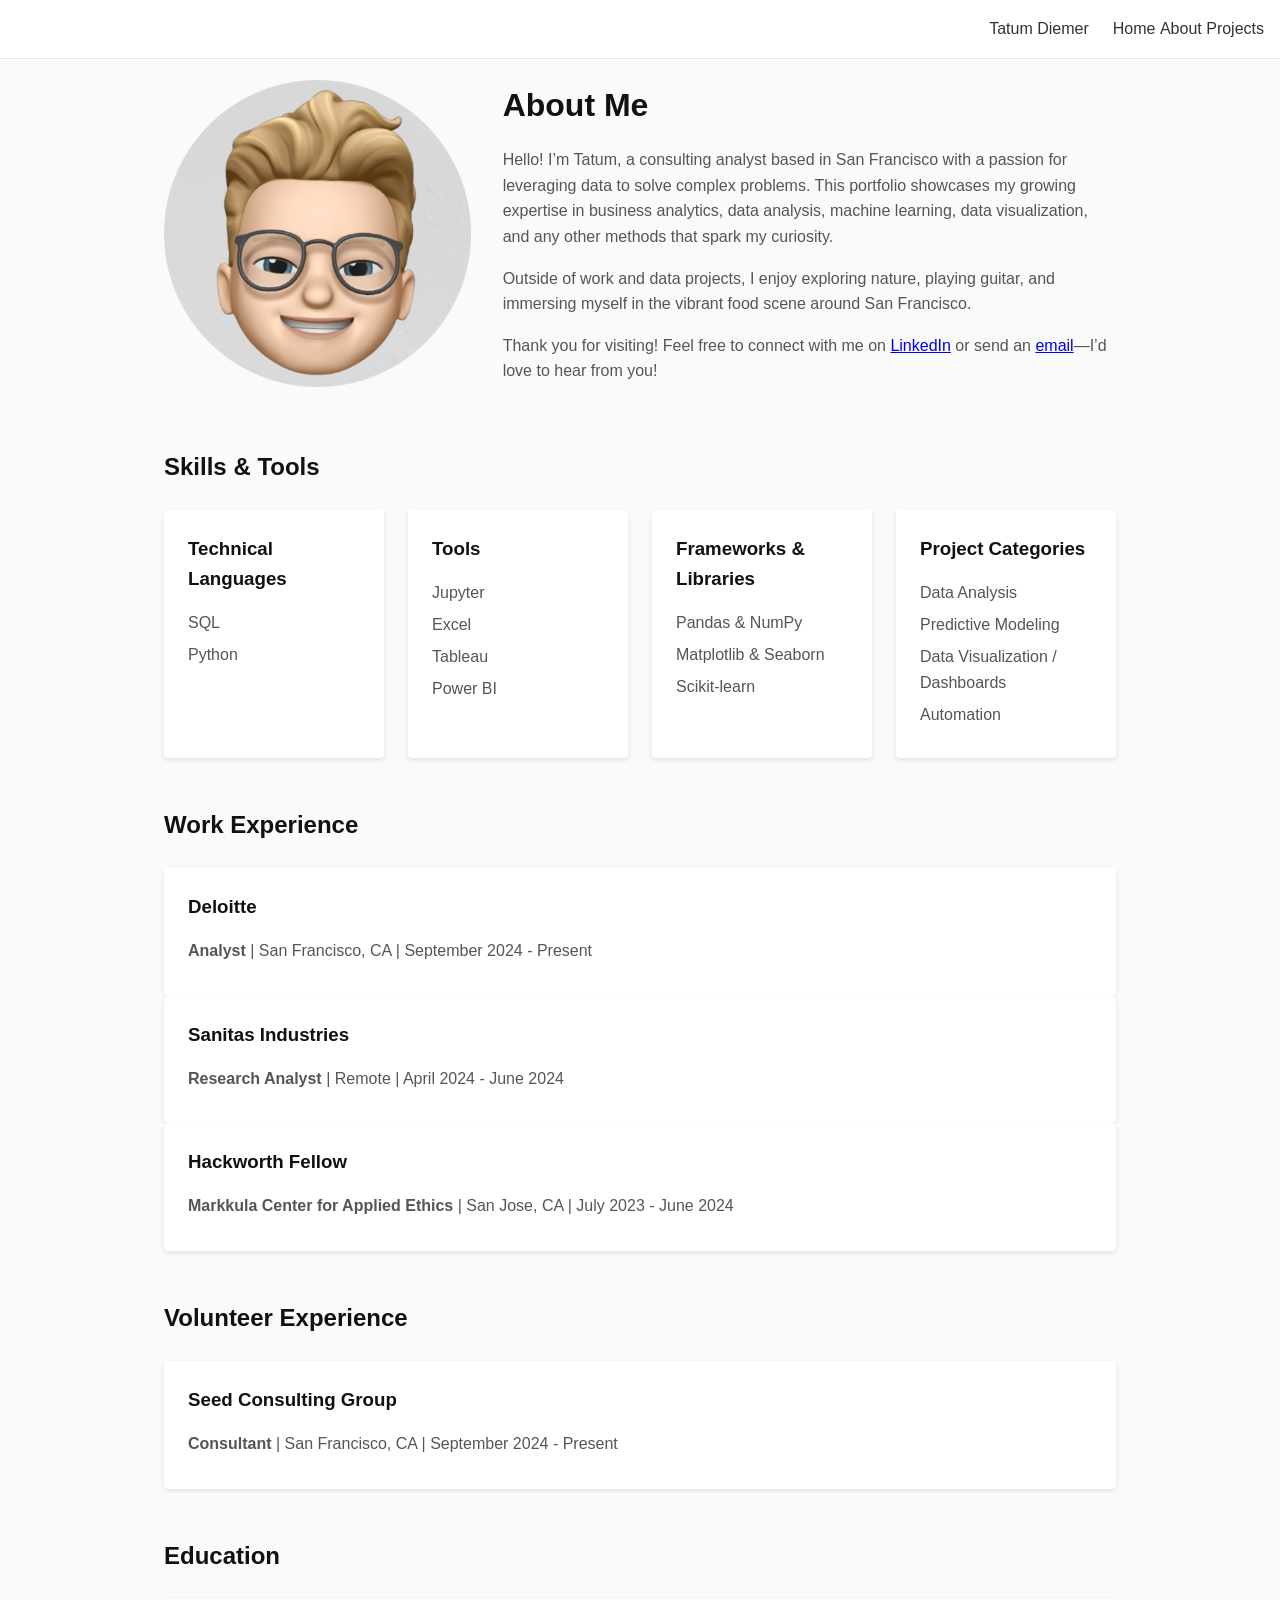
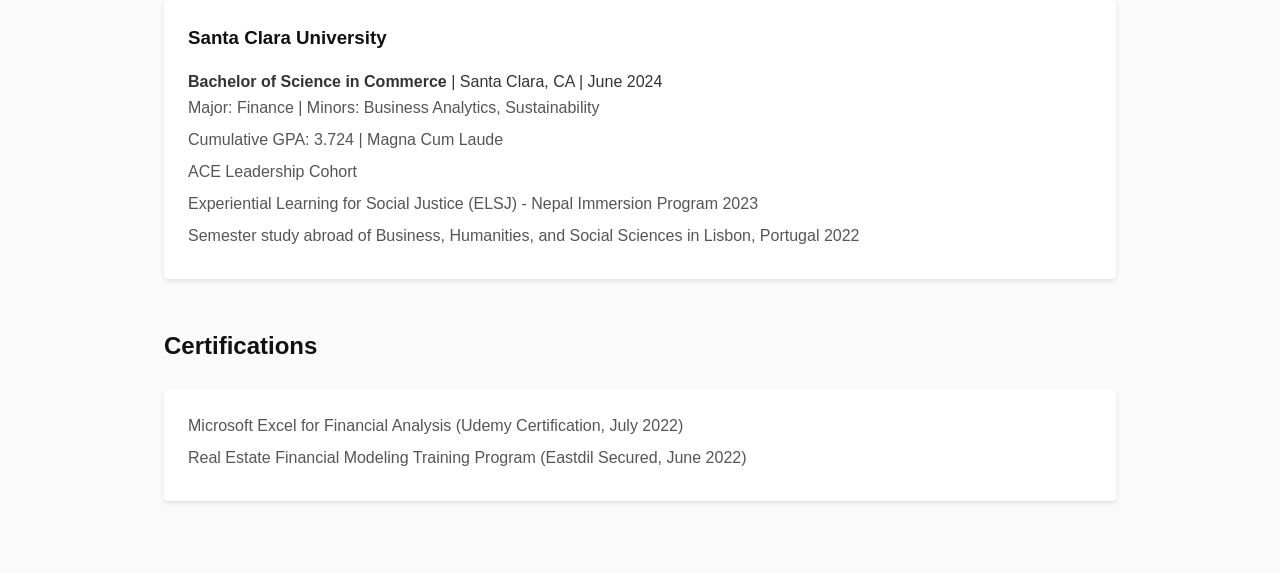
==== about.html @ 9931f7e6 "Update about.html" ====
<!DOCTYPE html>
<html lang="en">
<head>
    <meta charset="UTF-8">
    <meta name="viewport" content="width=device-width, initial-scale=1.0">
    <title>About Me | Tatum Diemer</title>
    <style>
        * {
            margin: 0;
            padding: 0;
            box-sizing: border-box;
        }

        body {
            font-family: 'Inter', -apple-system, BlinkMacSystemFont, 'Segoe UI', Roboto, sans-serif;
            line-height: 1.6;
            color: #333;
            background-color: #fafafa;
        }

        nav {
            position: fixed;
            top: 0;
            width: 100%;
            padding: 1rem;
            background-color: rgba(255, 255, 255, 0.9);
            backdrop-filter: blur(10px);
            z-index: 1000;
            display: flex;
            justify-content: flex-end;
            gap: 1.5rem;
            border-bottom: 1px solid rgba(0, 0, 0, 0.1);
        }

        nav a {
            color: #333;
            text-decoration: none;
            font-weight: 500;
            transition: color 0.3s ease;
        }

        nav a:hover {
            color: #666;
        }

        .container {
            max-width: 1000px;
            margin: 0 auto;
            padding: 5rem 1.5rem 1.5rem;
        }

        .profile-section {
            display: grid;
            grid-template-columns: 1fr 2fr;
            gap: 2rem;
            margin-bottom: 3rem;
        }

        .profile-image {
            width: 100%;
            aspect-ratio: 1;
            object-fit: cover;
            border-radius: 4px;
        }

        .profile-content h1 {
            font-size: 2rem;
            margin-bottom: 1rem;
            color: #111;
        }

        .profile-content p {
            margin-bottom: 1rem;
            color: #555;
        }

        .section {
            margin-bottom: 3rem;
        }

        .section h2 {
            margin-bottom: 1.5rem;
            color: #111;
        }

        .grid {
            display: grid;
            grid-template-columns: repeat(auto-fit, minmax(200px, 1fr));
            gap: 1.5rem;
        }

        .box {
            background: white;
            padding: 1.5rem;
            border-radius: 4px;
            box-shadow: 0 2px 4px rgba(0,0,0,0.1);
        }

        .box h3 {
            margin-bottom: 1rem;
            color: #111;
        }

        .box ul {
            list-style: none;
        }

        .box ul li {
            margin-bottom: 0.4rem;
            color: #555;
        }

        .experience-box p {
            margin-bottom: 0.5rem;
            color: #555;
        }

        @media (max-width: 768px) {
            .profile-section {
                grid-template-columns: 1fr;
                gap: 1.5rem;
            }

            .profile-image {
                max-width: 250px;
                margin: 0 auto;
            }
        }
    </style>
</head>
<body>
   <nav>
       <a href="index.html" class="logo">Tatum Diemer</a>
       <div class="nav-links">
            <a href="index.html">Home</a>
            <a href="about.html">About</a>
            <a href="projects.html">Projects</a>
        </div>
    </nav>
    
    <div class="container">
        <section class="profile-section">
            <img src="images/profile.png" alt="Tatum Diemer" class="profile-image">
            <div class="profile-content">
                <h1>About Me</h1>
                <p>Hello! I’m Tatum, a consulting analyst based in San Francisco with a passion for leveraging data to solve complex problems. This portfolio showcases my growing expertise in business analytics, data analysis, machine learning, data visualization, and any other methods that spark my curiosity.</p>
                <p>Outside of work and data projects, I enjoy exploring nature, playing guitar, and immersing myself in the vibrant food scene around San Francisco.</p>
                <p><p>Thank you for visiting! Feel free to connect with me on <a href="https://www.linkedin.com/in/tatum-diemer/" target="_blank">LinkedIn</a> or send an <a href="mailto:diemertatum9@gmail.com">email</a>—I’d love to hear from you!</p></p>
            </div>
        </section>

        <section class="section">
            <h2>Skills & Tools</h2>
            <div class="grid">
                <div class="box">
                    <h3>Technical Languages</h3>
                    <ul>
                        <li>SQL</li>
                        <li>Python</li>
                    </ul>
                </div>
                <div class="box">
                    <h3>Tools</h3>
                    <ul>
                        <li>Jupyter</li>
                        <li>Excel</li>
                        <li>Tableau</li>
                        <li>Power BI</li>
                    </ul>
                </div>
                <div class="box">
                    <h3>Frameworks & Libraries</h3>
                    <ul>
                        <li>Pandas & NumPy</li>
                        <li>Matplotlib & Seaborn</li>
                        <li>Scikit-learn</li>
                    </ul>
                </div>
                <div class="box">
                    <h3>Project Categories</h3>
                    <ul>
                        <li>Data Analysis</li>
                        <li>Predictive Modeling</li>
                        <li>Data Visualization / Dashboards</li>
                        <li>Automation</li>
                    </ul>
                </div>
            </div>
        </section>

        <section class="section">
            <h2> Work Experience</h2>
            <div class="box experience-box">
                <h3>Deloitte</h3>
                <p><strong>Analyst</strong> | San Francisco, CA | September 2024 - Present</p>
         </div>
            <div class="box experience-box">
                <h3>Sanitas Industries</h3>
                <p><strong>Research Analyst</strong> | Remote | April 2024 - June 2024</p>
        </div>
            <div class="box experience-box">
                <h3>Hackworth Fellow</h3>
                <p><strong>Markkula Center for Applied Ethics</strong> | San Jose, CA | July 2023 - June 2024</p>
            </div>
        </section>

        <section class="section">
            <h2> Volunteer Experience</h2>
            <div class="box experience-box">
                <h3>Seed Consulting Group</h3>
                <p><strong>Consultant</strong> | San Francisco, CA | September 2024 - Present</p>
         </div>
        </section>
        
        <section class="section">
            <h2>Education</h2>
            <div class="box">
                <h3>Santa Clara University</h3>
                <p><strong>Bachelor of Science in Commerce</strong> | Santa Clara, CA | June 2024</p>
                <ul>
                    <li>Major: Finance | Minors: Business Analytics, Sustainability</li>
                    <li>Cumulative GPA: 3.724 | Magna Cum Laude</li>
                    <li>ACE Leadership Cohort</li>
                    <li>Experiential Learning for Social Justice (ELSJ) - Nepal Immersion Program 2023<li>
                    <li>Semester study abroad of Business, Humanities, and Social Sciences in Lisbon, Portugal 2022<li>
                </ul>
            </div>
        </section>

        <section class="section">
            <h2>Certifications</h2>
            <div class="box">
                <ul>
                    <li>Microsoft Excel for Financial Analysis (Udemy Certification, July 2022)</li>
                    <li>Real Estate Financial Modeling Training Program (Eastdil Secured, June 2022)</li>
                </ul>
            </div>
        </section>
    </div>
</body>
</html>
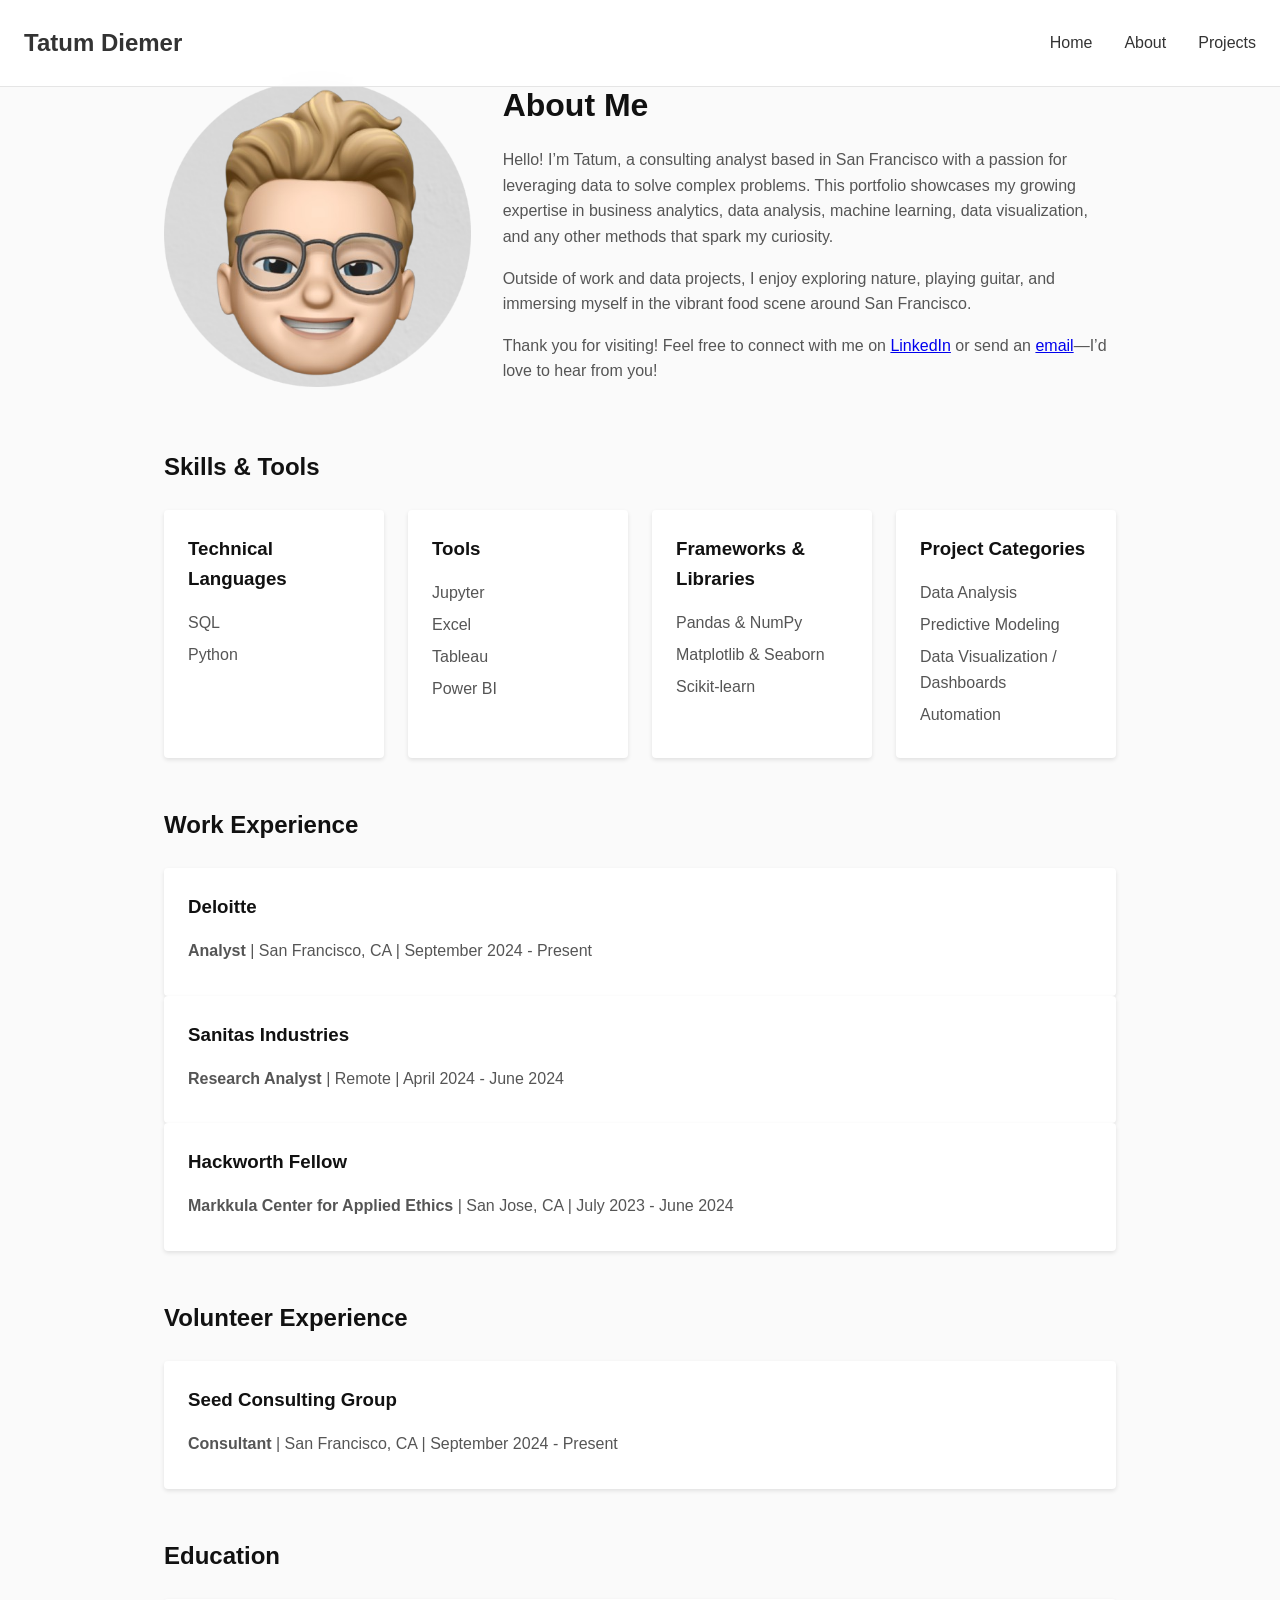
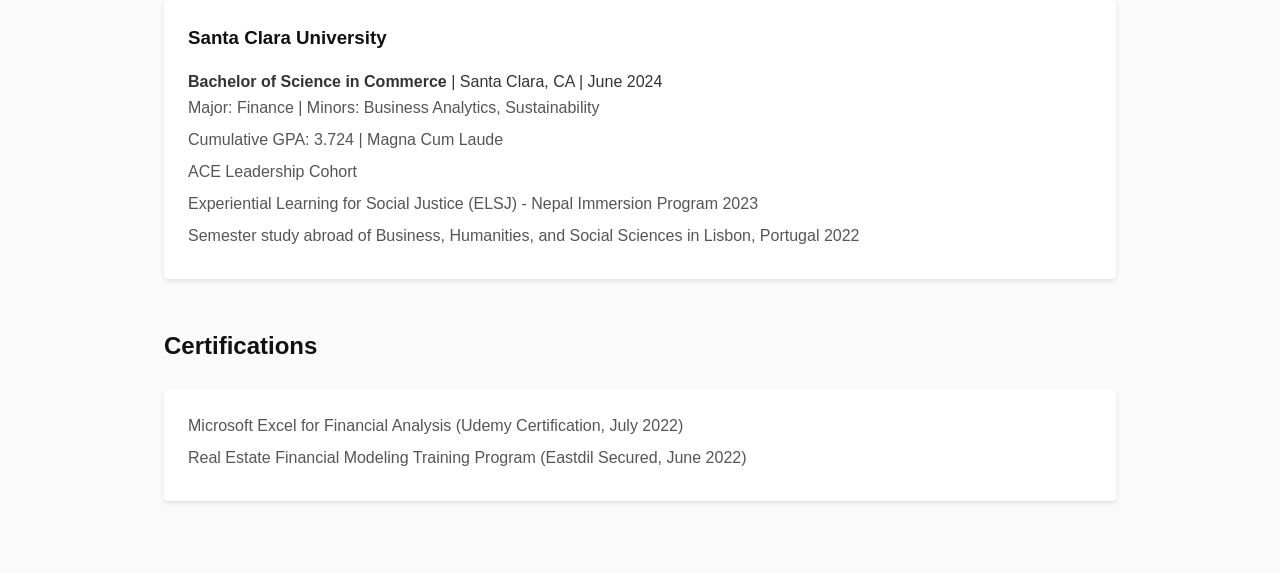
==== commit 86c347d9: "Update about.html" ====
--- a/about.html
+++ b/about.html
@@ -22,14 +22,27 @@
             position: fixed;
             top: 0;
             width: 100%;
-            padding: 1rem;
+            padding: 1.5rem;
             background-color: rgba(255, 255, 255, 0.9);
             backdrop-filter: blur(10px);
             z-index: 1000;
             display: flex;
-            justify-content: flex-end;
-            gap: 1.5rem;
+            justify-content: space-between;
+            align-items: center;
+            gap: 2rem;
             border-bottom: 1px solid rgba(0, 0, 0, 0.1);
+        }
+
+        nav .logo {
+            font-size: 1.5rem;
+            font-weight: 600;
+            color: #333;
+            text-decoration: none;
+        }
+
+        nav .nav-links {
+            display: flex;
+            gap: 2rem;
         }
 
         nav a {
@@ -145,7 +158,7 @@
                 <h1>About Me</h1>
                 <p>Hello! I’m Tatum, a consulting analyst based in San Francisco with a passion for leveraging data to solve complex problems. This portfolio showcases my growing expertise in business analytics, data analysis, machine learning, data visualization, and any other methods that spark my curiosity.</p>
                 <p>Outside of work and data projects, I enjoy exploring nature, playing guitar, and immersing myself in the vibrant food scene around San Francisco.</p>
-                <p><p>Thank you for visiting! Feel free to connect with me on <a href="https://www.linkedin.com/in/tatum-diemer/" target="_blank">LinkedIn</a> or send an <a href="mailto:diemertatum9@gmail.com">email</a>—I’d love to hear from you!</p></p>
+                <p>Thank you for visiting! Feel free to connect with me on <a href="https://www.linkedin.com/in/tatum-diemer/" target="_blank">LinkedIn</a> or send an <a href="mailto:diemertatum9@gmail.com">email</a>—I’d love to hear from you!</p>
             </div>
         </section>
 
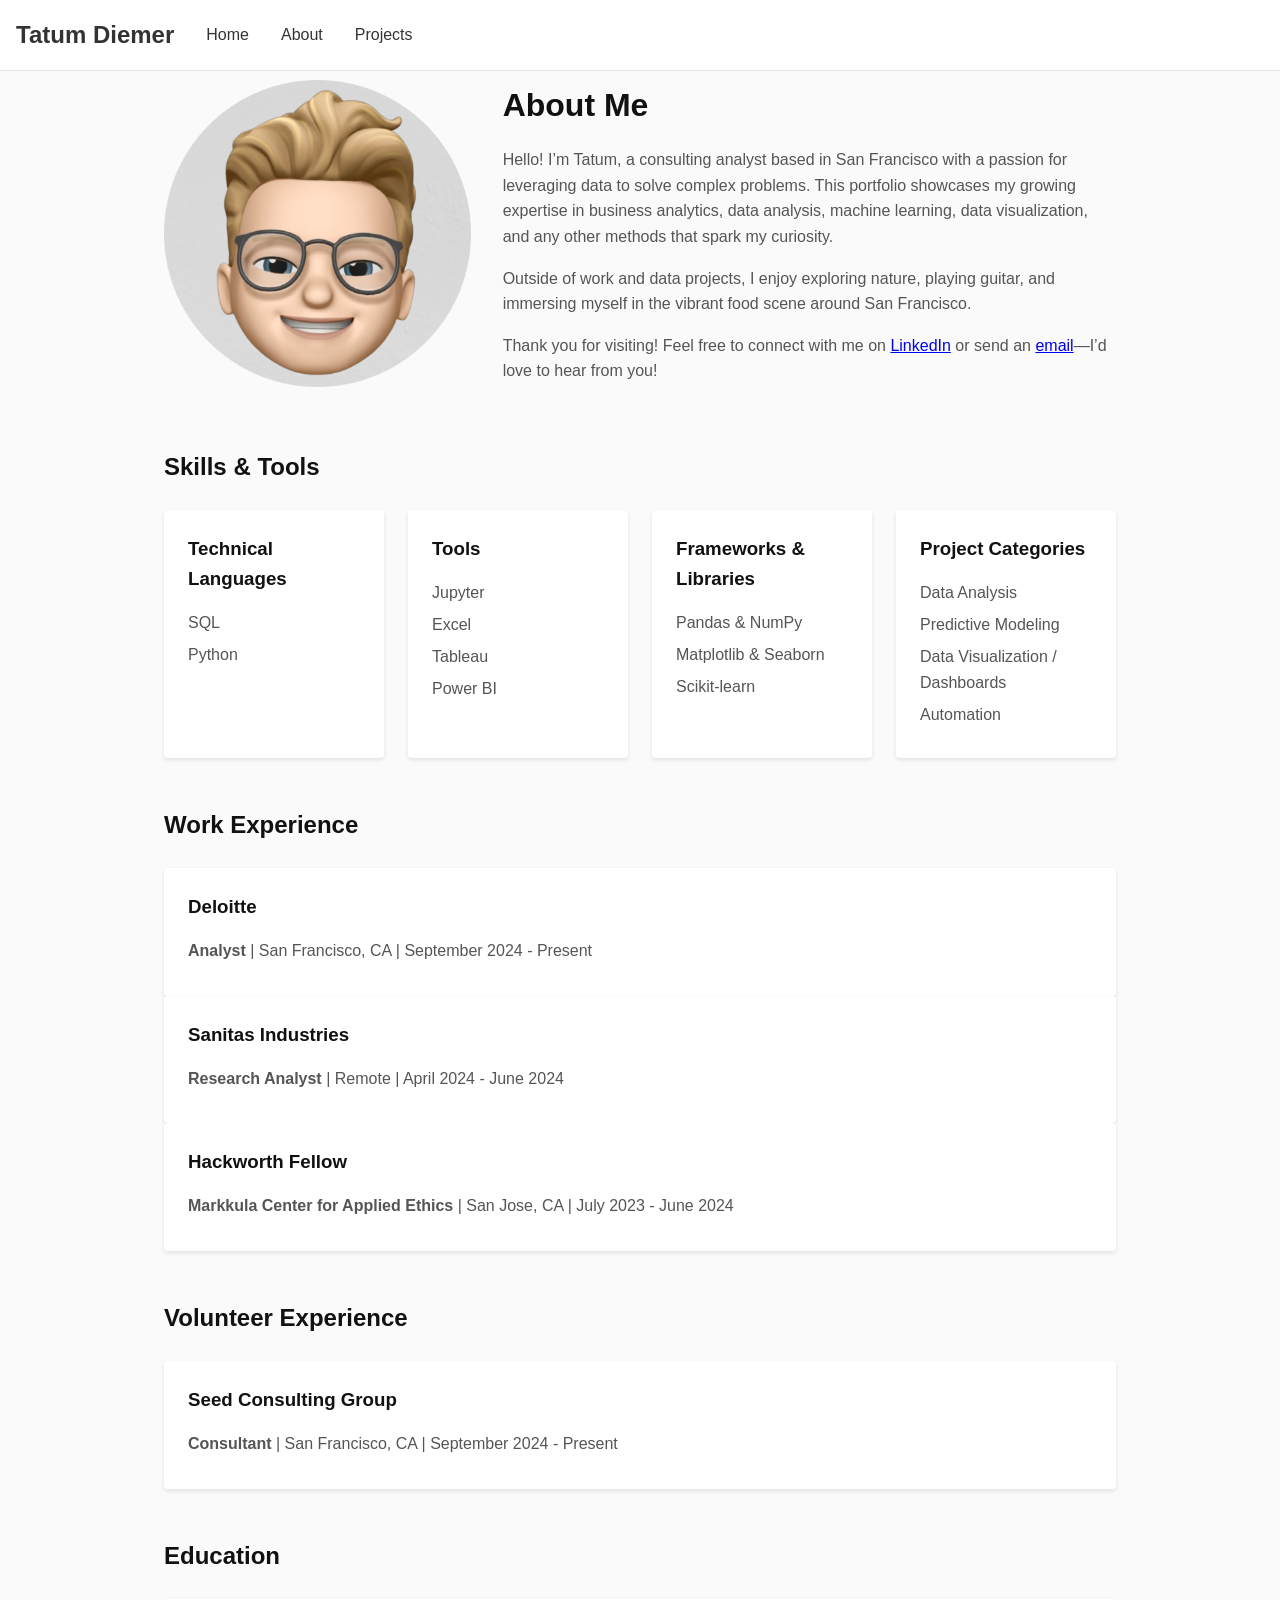
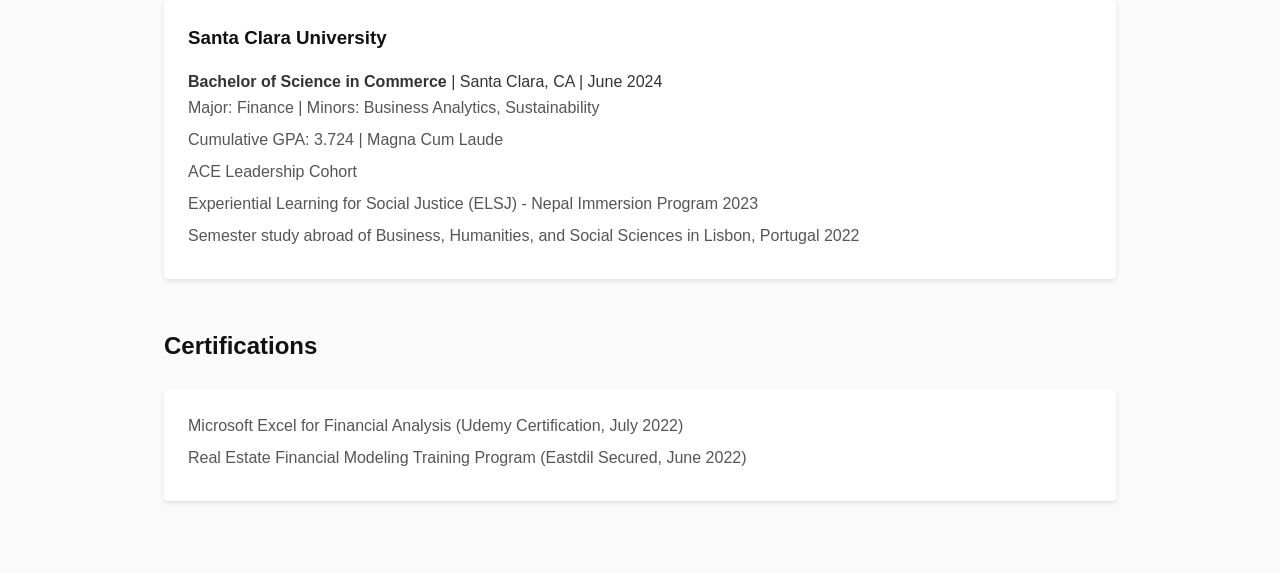
==== commit 4fa8559f: "Update about.html" ====
--- a/about.html
+++ b/about.html
@@ -22,12 +22,12 @@
             position: fixed;
             top: 0;
             width: 100%;
-            padding: 1.5rem;
+            padding: 1rem;
             background-color: rgba(255, 255, 255, 0.9);
             backdrop-filter: blur(10px);
             z-index: 1000;
             display: flex;
-            justify-content: space-between;
+            justify-content: flex-start;
             align-items: center;
             gap: 2rem;
             border-bottom: 1px solid rgba(0, 0, 0, 0.1);
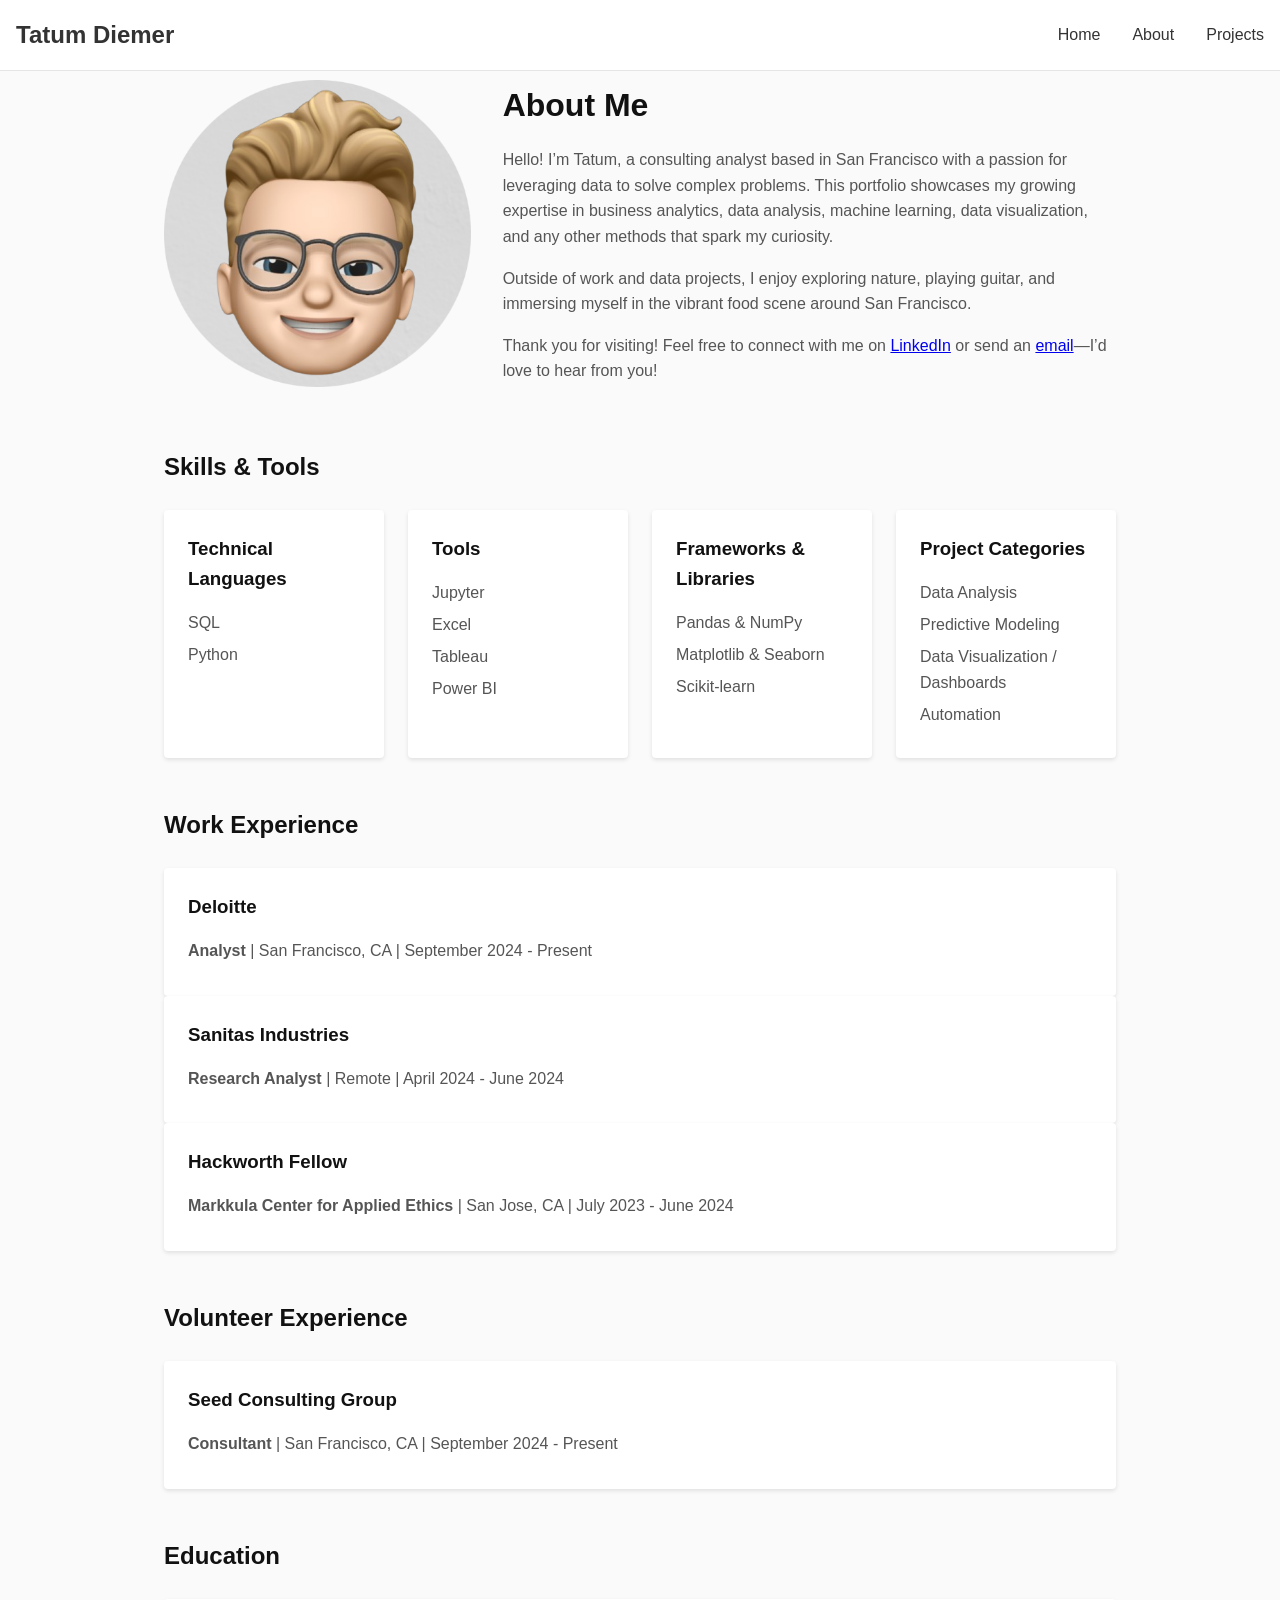
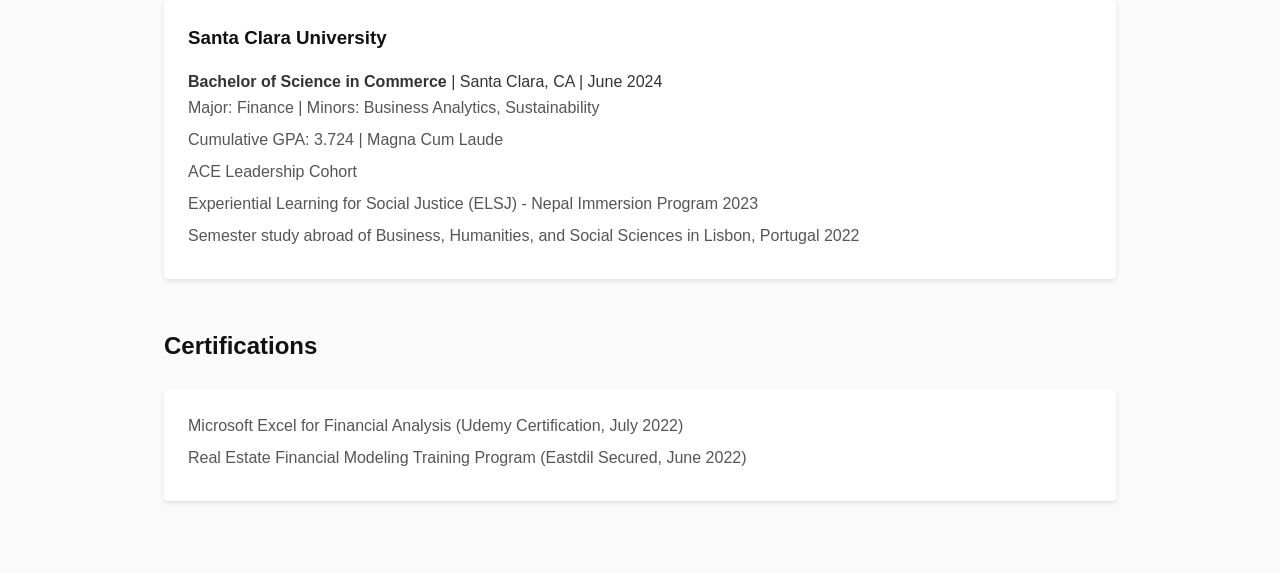
==== commit 3ec4298a: "Update about.html" ====
--- a/about.html
+++ b/about.html
@@ -27,7 +27,7 @@
             backdrop-filter: blur(10px);
             z-index: 1000;
             display: flex;
-            justify-content: flex-start;
+            justify-content: space-between;
             align-items: center;
             gap: 2rem;
             border-bottom: 1px solid rgba(0, 0, 0, 0.1);
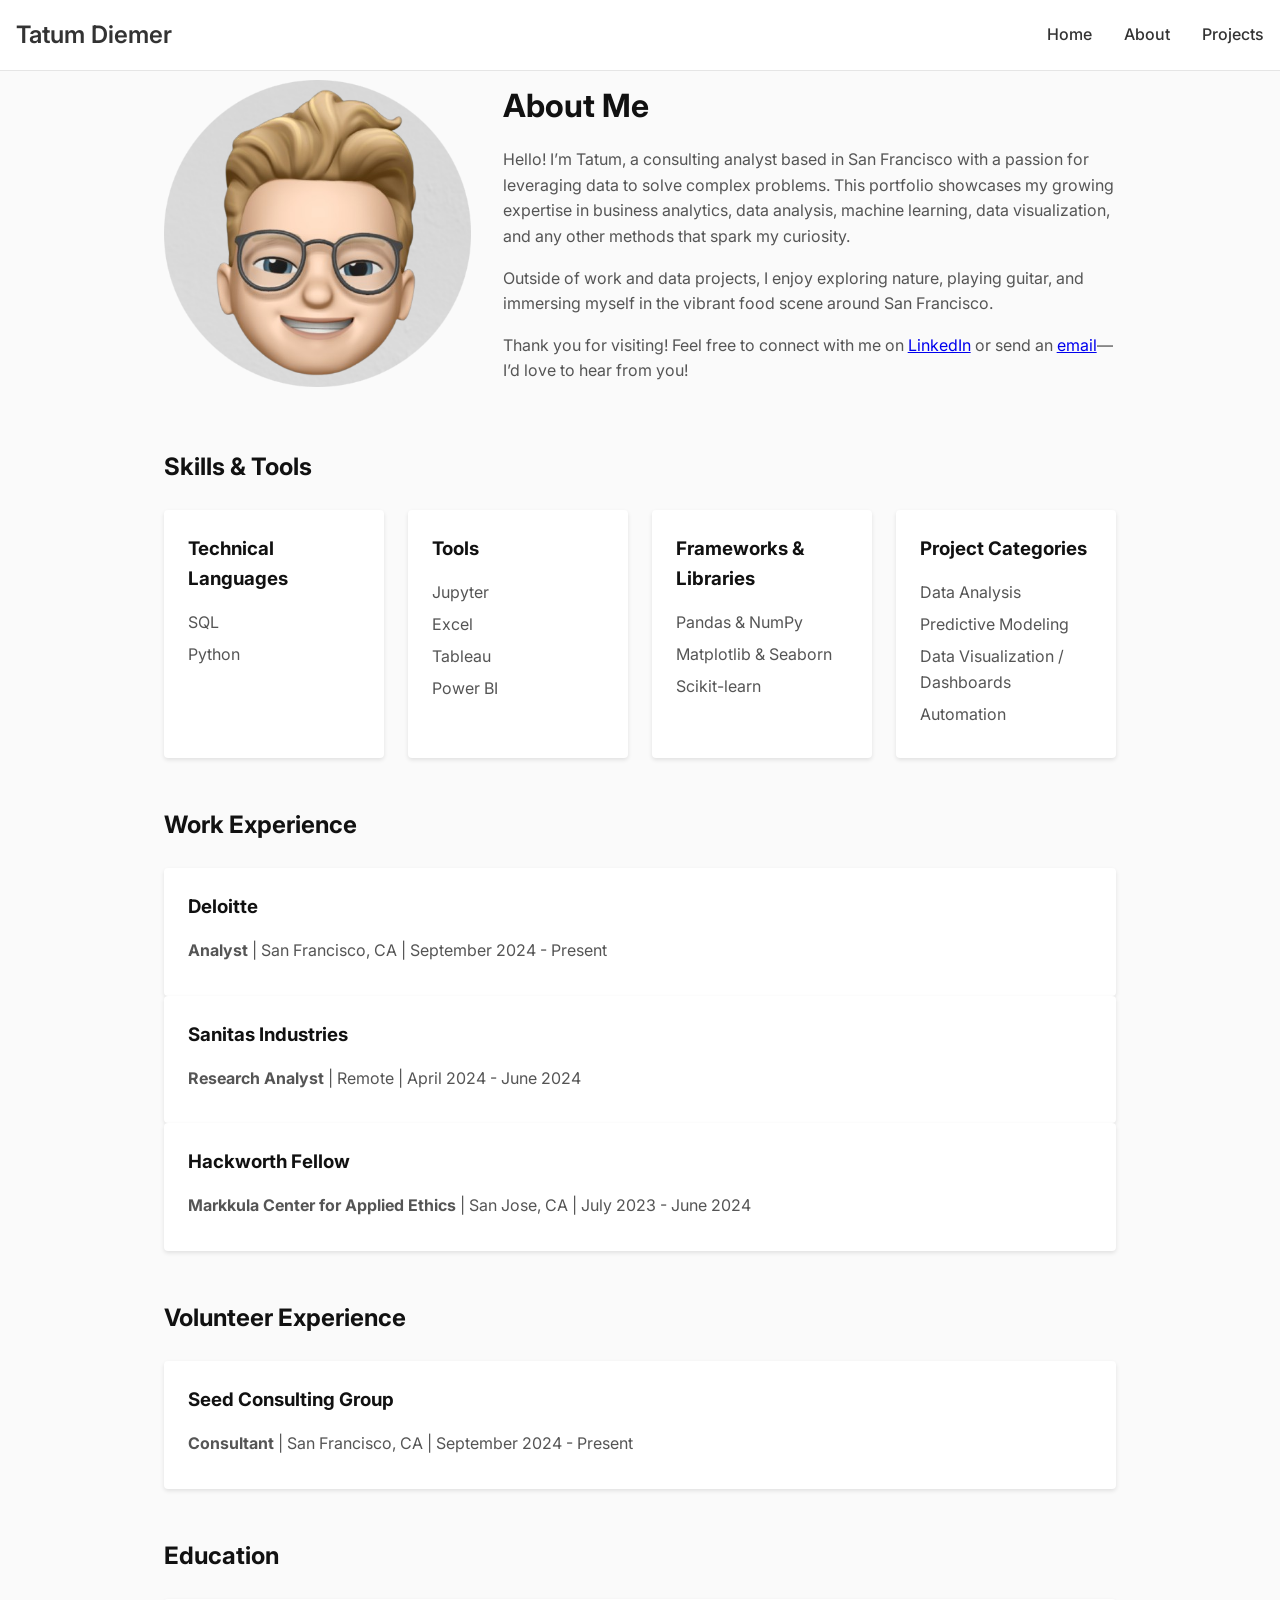
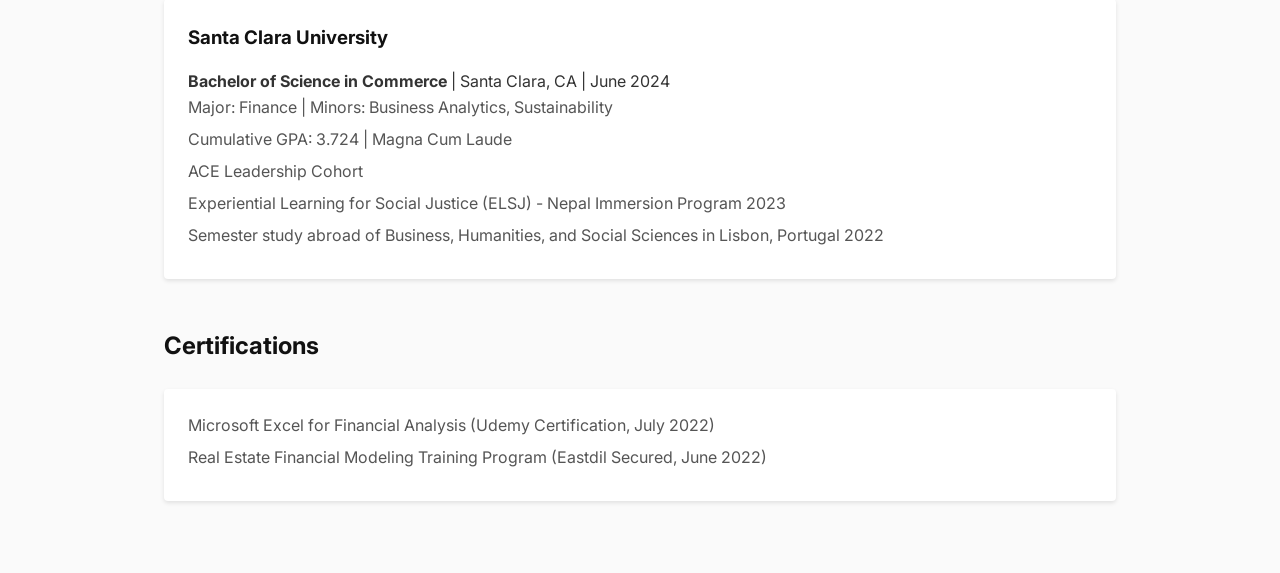
==== commit 8a8e3af1: "Update about.html" ====
--- a/about.html
+++ b/about.html
@@ -4,6 +4,8 @@
     <meta charset="UTF-8">
     <meta name="viewport" content="width=device-width, initial-scale=1.0">
     <title>About Me | Tatum Diemer</title>
+    <link rel="icon" type="image/x-icon" href="images/favicon.ico">
+    <link href="https://fonts.googleapis.com/css2?family=Inter:wght@400;500&display=swap" rel="stylesheet">
     <style>
         * {
             margin: 0;
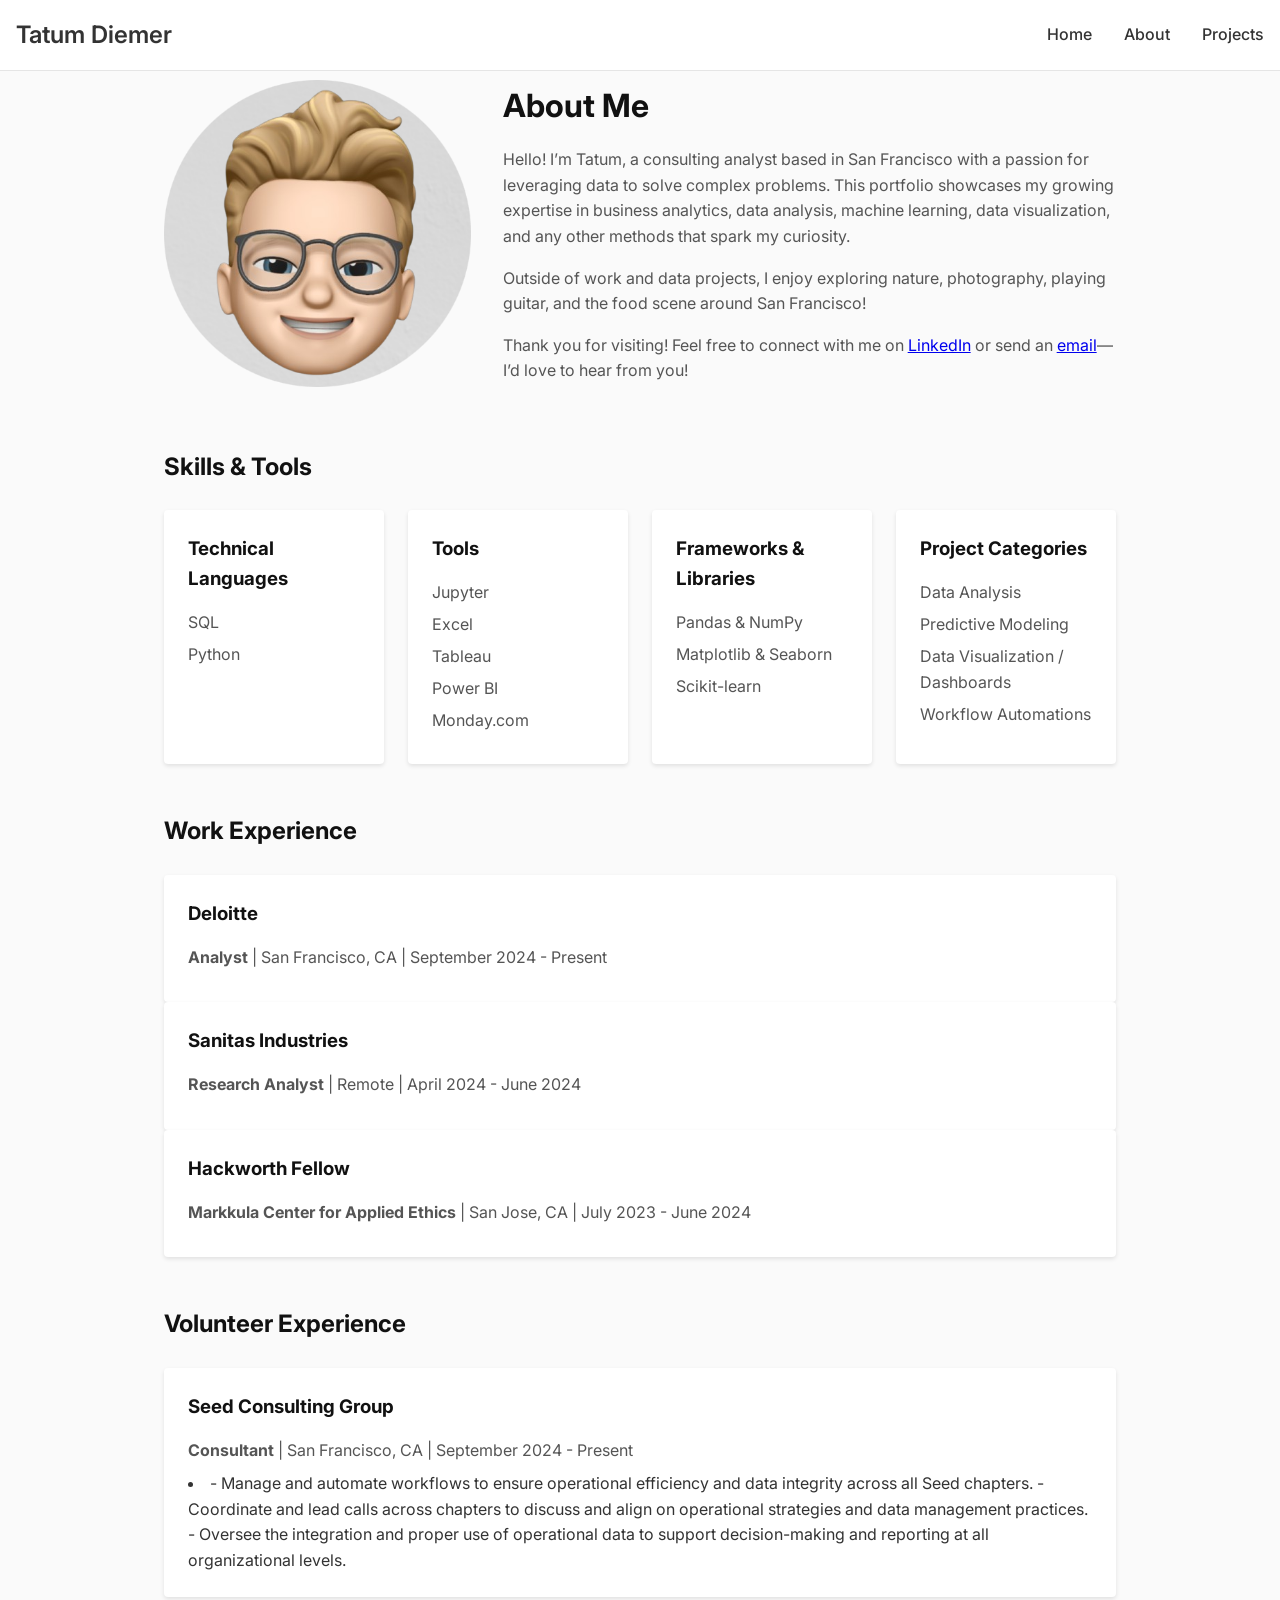
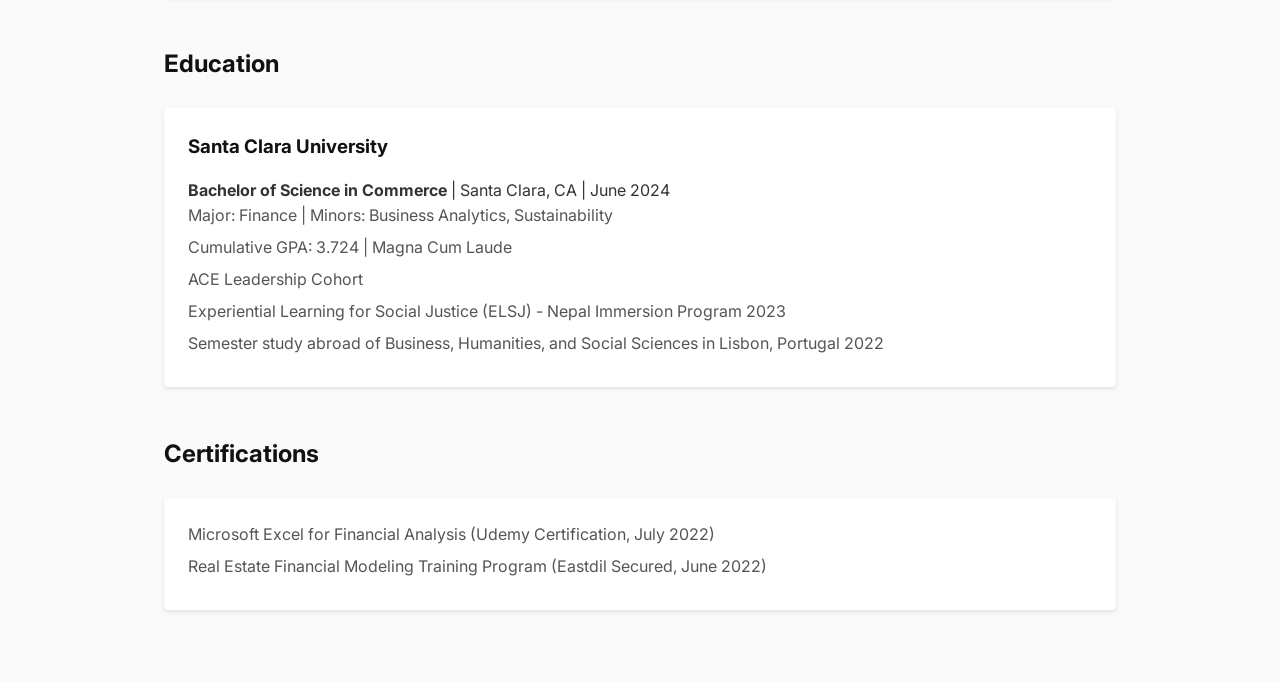
==== commit 23a5a6b6: "Update about.html" ====
--- a/about.html
+++ b/about.html
@@ -159,7 +159,7 @@
             <div class="profile-content">
                 <h1>About Me</h1>
                 <p>Hello! I’m Tatum, a consulting analyst based in San Francisco with a passion for leveraging data to solve complex problems. This portfolio showcases my growing expertise in business analytics, data analysis, machine learning, data visualization, and any other methods that spark my curiosity.</p>
-                <p>Outside of work and data projects, I enjoy exploring nature, playing guitar, and immersing myself in the vibrant food scene around San Francisco.</p>
+                <p>Outside of work and data projects, I enjoy exploring nature, photography, playing guitar, and the food scene around San Francisco!</p>
                 <p>Thank you for visiting! Feel free to connect with me on <a href="https://www.linkedin.com/in/tatum-diemer/" target="_blank">LinkedIn</a> or send an <a href="mailto:diemertatum9@gmail.com">email</a>—I’d love to hear from you!</p>
             </div>
         </section>
@@ -181,6 +181,7 @@
                         <li>Excel</li>
                         <li>Tableau</li>
                         <li>Power BI</li>
+                        <li>Monday.com</li>
                     </ul>
                 </div>
                 <div class="box">
@@ -197,7 +198,7 @@
                         <li>Data Analysis</li>
                         <li>Predictive Modeling</li>
                         <li>Data Visualization / Dashboards</li>
-                        <li>Automation</li>
+                        <li>Workflow Automations</li>
                     </ul>
                 </div>
             </div>
@@ -224,6 +225,9 @@
             <div class="box experience-box">
                 <h3>Seed Consulting Group</h3>
                 <p><strong>Consultant</strong> | San Francisco, CA | September 2024 - Present</p>
+                <li>- Manage and automate workflows to ensure operational efficiency and data integrity across all Seed chapters.
+- Coordinate and lead calls across chapters to discuss and align on operational strategies and data management practices.
+- Oversee the integration and proper use of operational data to support decision-making and reporting at all organizational levels.</li>
          </div>
         </section>
         
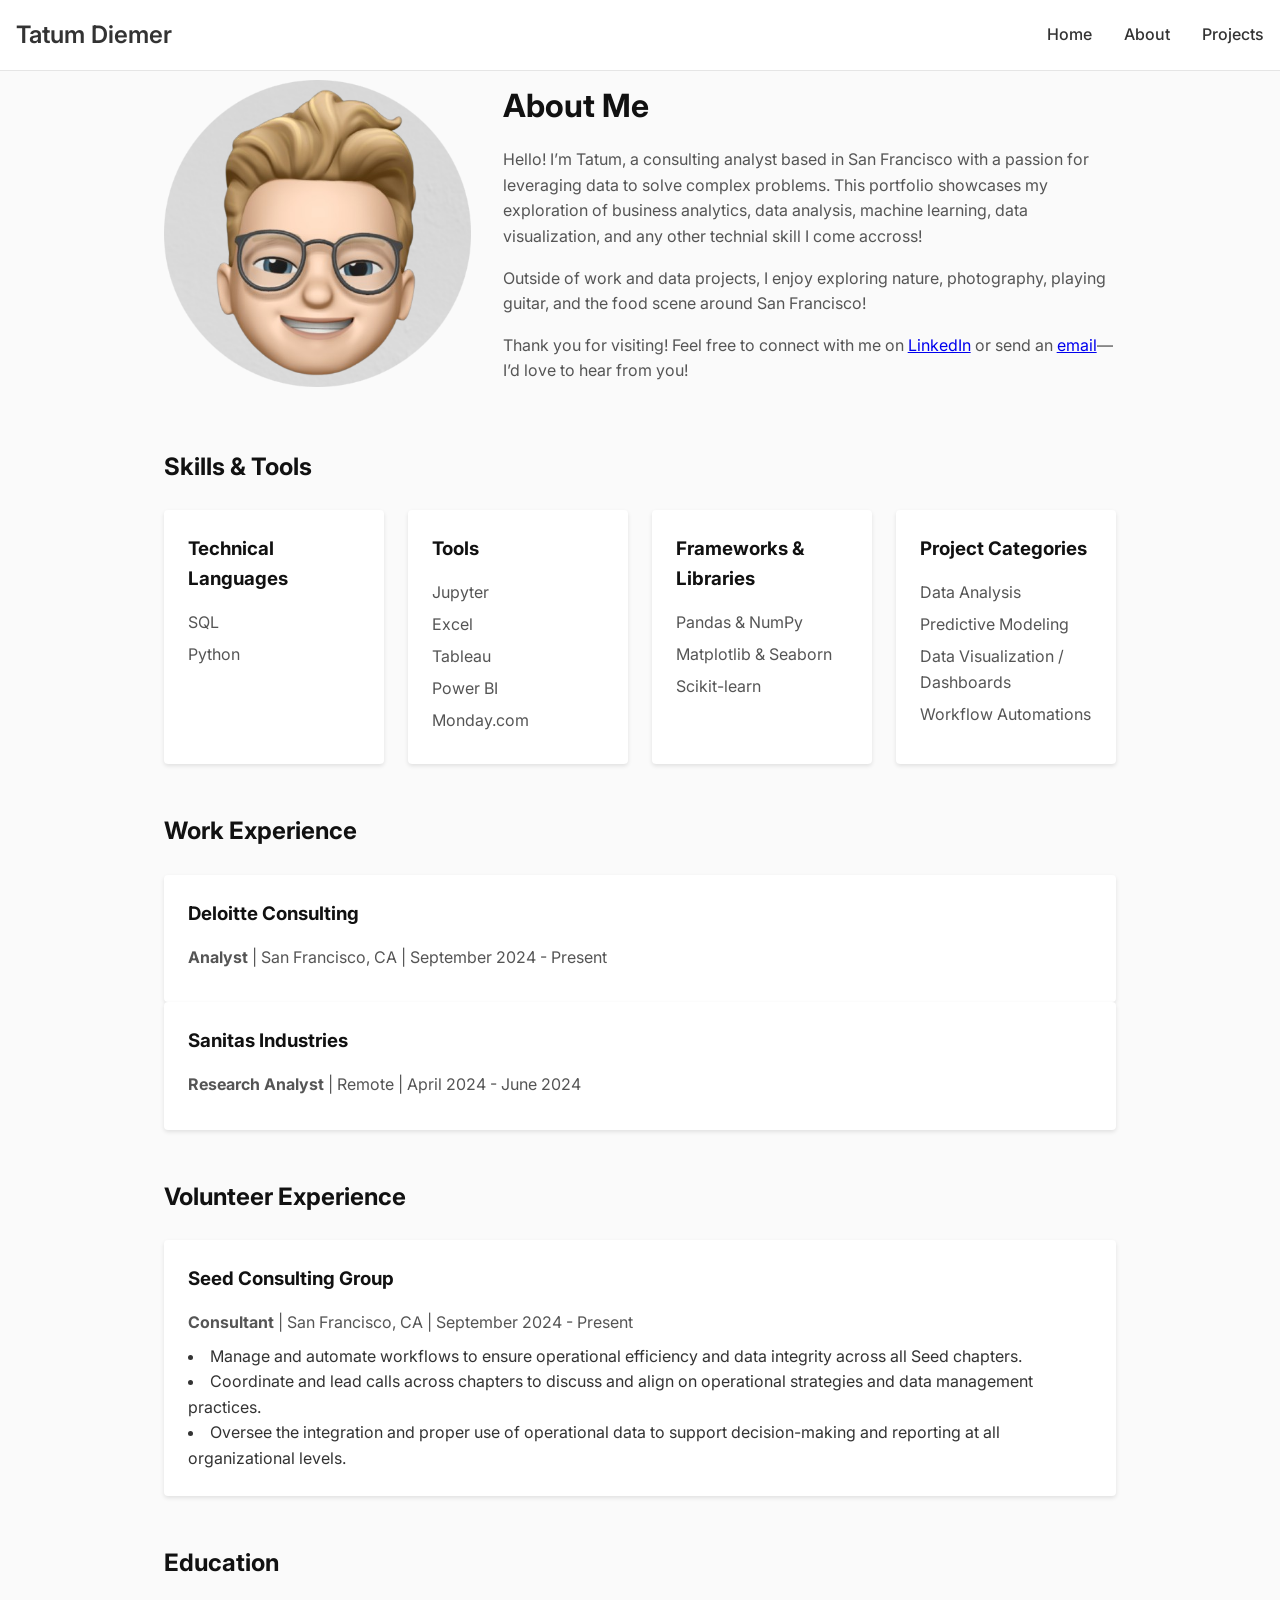
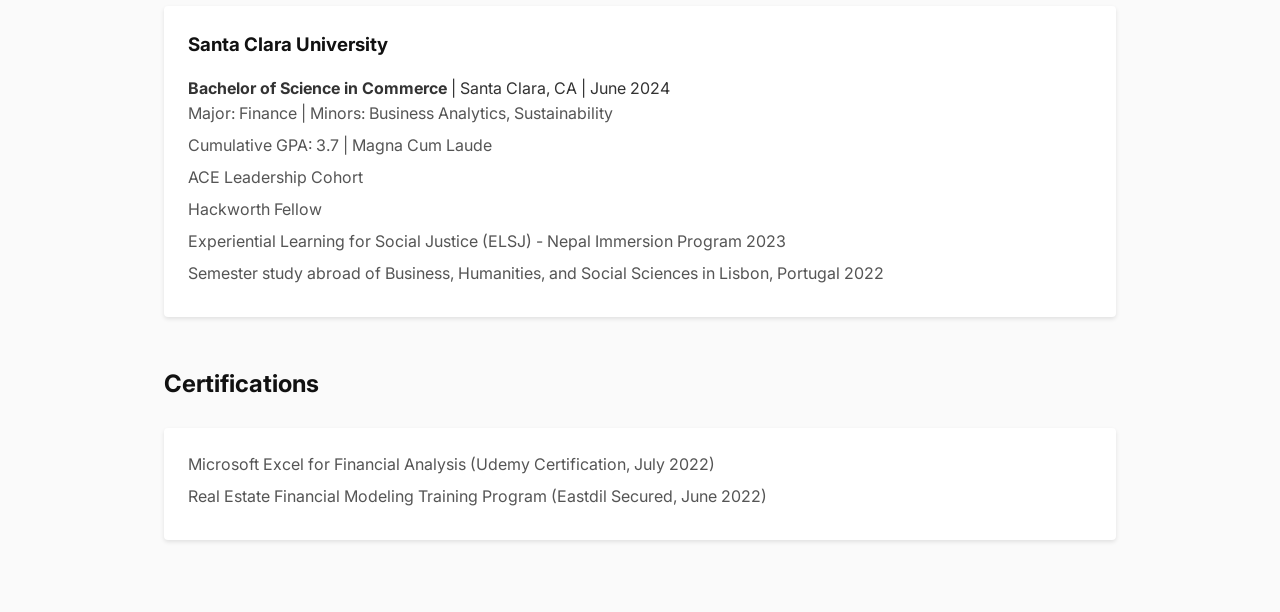
==== commit 5856582d: "Update about.html" ====
--- a/about.html
+++ b/about.html
@@ -158,7 +158,7 @@
             <img src="images/profile.png" alt="Tatum Diemer" class="profile-image">
             <div class="profile-content">
                 <h1>About Me</h1>
-                <p>Hello! I’m Tatum, a consulting analyst based in San Francisco with a passion for leveraging data to solve complex problems. This portfolio showcases my growing expertise in business analytics, data analysis, machine learning, data visualization, and any other methods that spark my curiosity.</p>
+                <p>Hello! I’m Tatum, a consulting analyst based in San Francisco with a passion for leveraging data to solve complex problems. This portfolio showcases my exploration of business analytics, data analysis, machine learning, data visualization, and any other technial skill I come accross!</p>
                 <p>Outside of work and data projects, I enjoy exploring nature, photography, playing guitar, and the food scene around San Francisco!</p>
                 <p>Thank you for visiting! Feel free to connect with me on <a href="https://www.linkedin.com/in/tatum-diemer/" target="_blank">LinkedIn</a> or send an <a href="mailto:diemertatum9@gmail.com">email</a>—I’d love to hear from you!</p>
             </div>
@@ -207,17 +207,13 @@
         <section class="section">
             <h2> Work Experience</h2>
             <div class="box experience-box">
-                <h3>Deloitte</h3>
+                <h3>Deloitte Consulting</h3>
                 <p><strong>Analyst</strong> | San Francisco, CA | September 2024 - Present</p>
          </div>
             <div class="box experience-box">
                 <h3>Sanitas Industries</h3>
                 <p><strong>Research Analyst</strong> | Remote | April 2024 - June 2024</p>
         </div>
-            <div class="box experience-box">
-                <h3>Hackworth Fellow</h3>
-                <p><strong>Markkula Center for Applied Ethics</strong> | San Jose, CA | July 2023 - June 2024</p>
-            </div>
         </section>
 
         <section class="section">
@@ -225,9 +221,9 @@
             <div class="box experience-box">
                 <h3>Seed Consulting Group</h3>
                 <p><strong>Consultant</strong> | San Francisco, CA | September 2024 - Present</p>
-                <li>- Manage and automate workflows to ensure operational efficiency and data integrity across all Seed chapters.
-- Coordinate and lead calls across chapters to discuss and align on operational strategies and data management practices.
-- Oversee the integration and proper use of operational data to support decision-making and reporting at all organizational levels.</li>
+                <li>Manage and automate workflows to ensure operational efficiency and data integrity across all Seed chapters.
+                <li>Coordinate and lead calls across chapters to discuss and align on operational strategies and data management practices.</li>
+                <li>Oversee the integration and proper use of operational data to support decision-making and reporting at all organizational levels.</li>
          </div>
         </section>
         
@@ -238,8 +234,9 @@
                 <p><strong>Bachelor of Science in Commerce</strong> | Santa Clara, CA | June 2024</p>
                 <ul>
                     <li>Major: Finance | Minors: Business Analytics, Sustainability</li>
-                    <li>Cumulative GPA: 3.724 | Magna Cum Laude</li>
+                    <li>Cumulative GPA: 3.7 | Magna Cum Laude</li>
                     <li>ACE Leadership Cohort</li>
+                    <li>Hackworth Fellow</li>
                     <li>Experiential Learning for Social Justice (ELSJ) - Nepal Immersion Program 2023<li>
                     <li>Semester study abroad of Business, Humanities, and Social Sciences in Lisbon, Portugal 2022<li>
                 </ul>
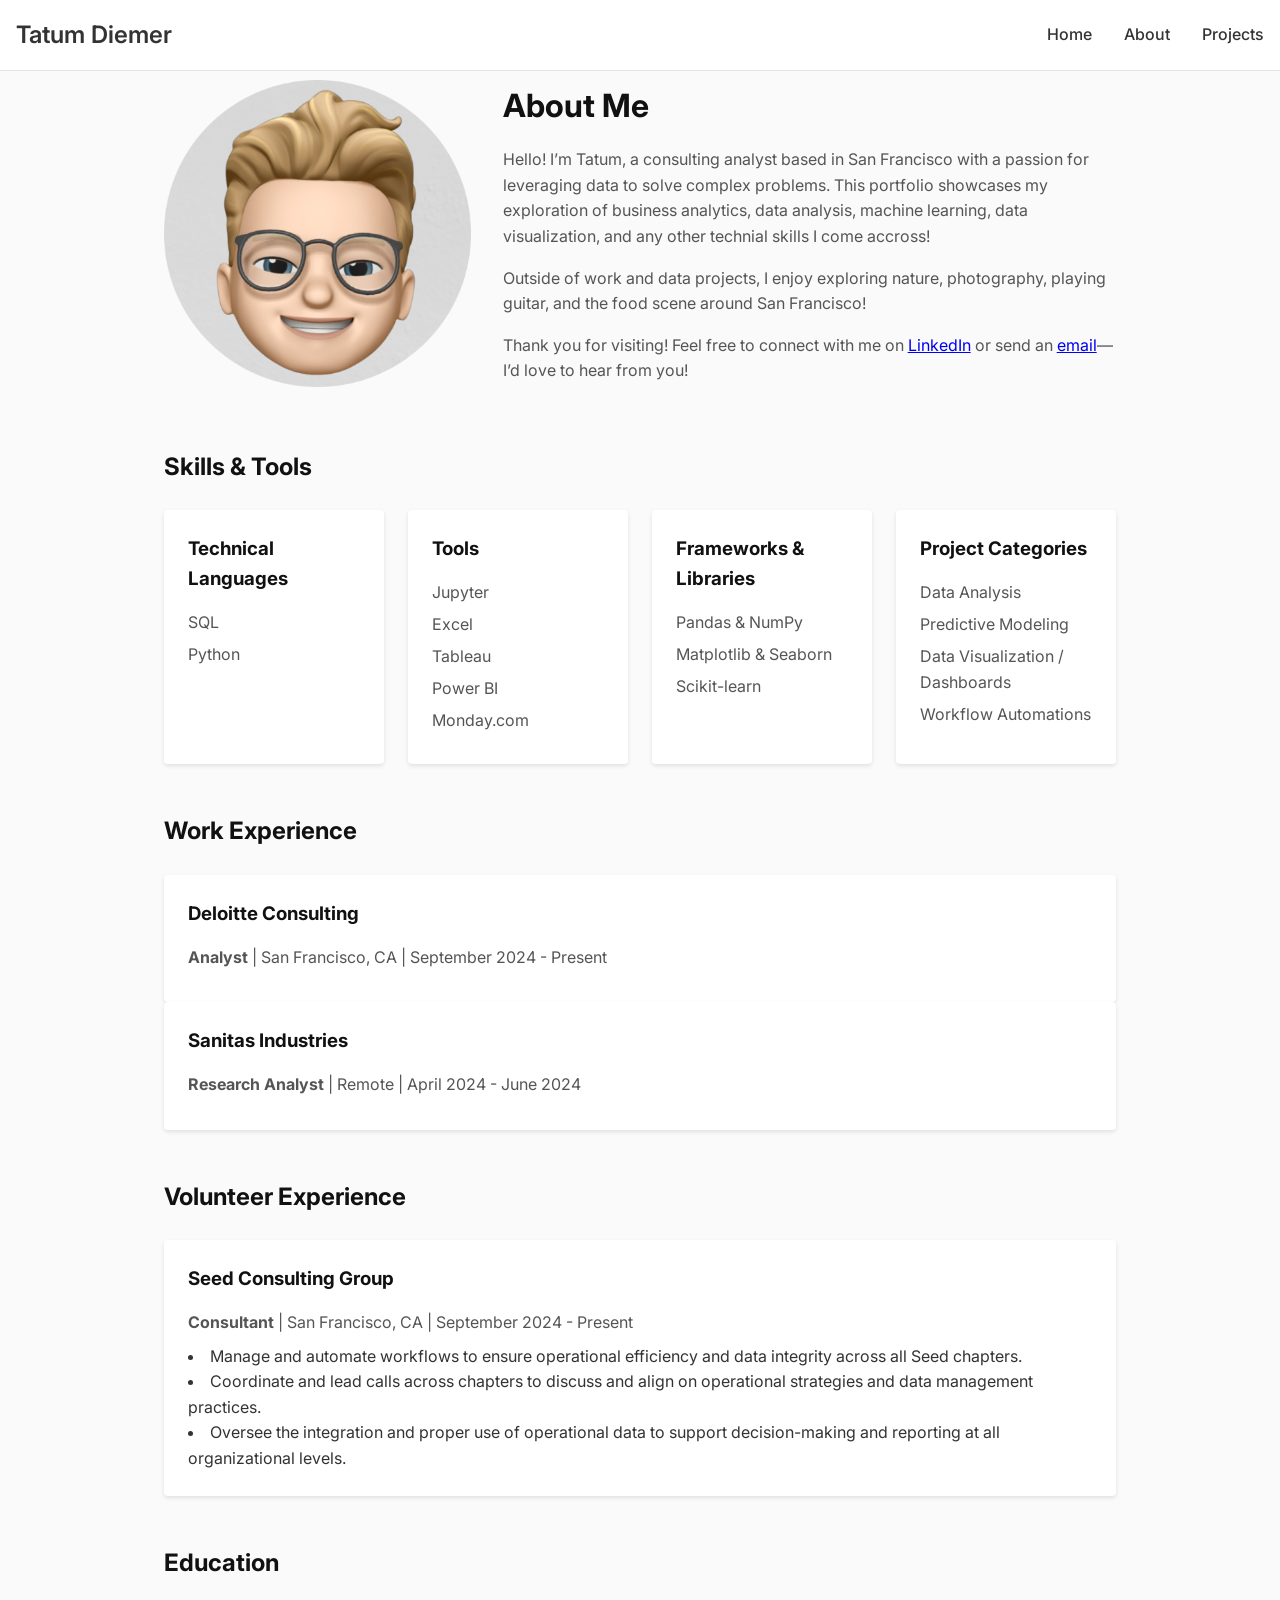
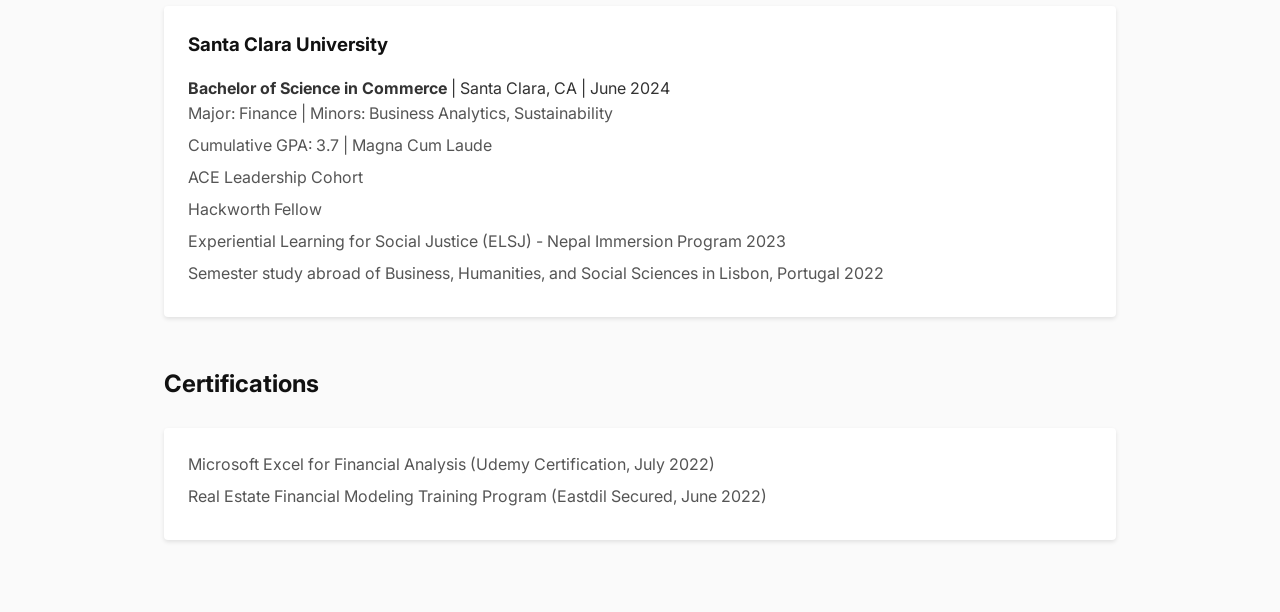
==== commit ba6d852a: "Update about.html" ====
--- a/about.html
+++ b/about.html
@@ -158,7 +158,7 @@
             <img src="images/profile.png" alt="Tatum Diemer" class="profile-image">
             <div class="profile-content">
                 <h1>About Me</h1>
-                <p>Hello! I’m Tatum, a consulting analyst based in San Francisco with a passion for leveraging data to solve complex problems. This portfolio showcases my exploration of business analytics, data analysis, machine learning, data visualization, and any other technial skill I come accross!</p>
+                <p>Hello! I’m Tatum, a consulting analyst based in San Francisco with a passion for leveraging data to solve complex problems. This portfolio showcases my exploration of business analytics, data analysis, machine learning, data visualization, and any other technial skills I come accross!</p>
                 <p>Outside of work and data projects, I enjoy exploring nature, photography, playing guitar, and the food scene around San Francisco!</p>
                 <p>Thank you for visiting! Feel free to connect with me on <a href="https://www.linkedin.com/in/tatum-diemer/" target="_blank">LinkedIn</a> or send an <a href="mailto:diemertatum9@gmail.com">email</a>—I’d love to hear from you!</p>
             </div>
